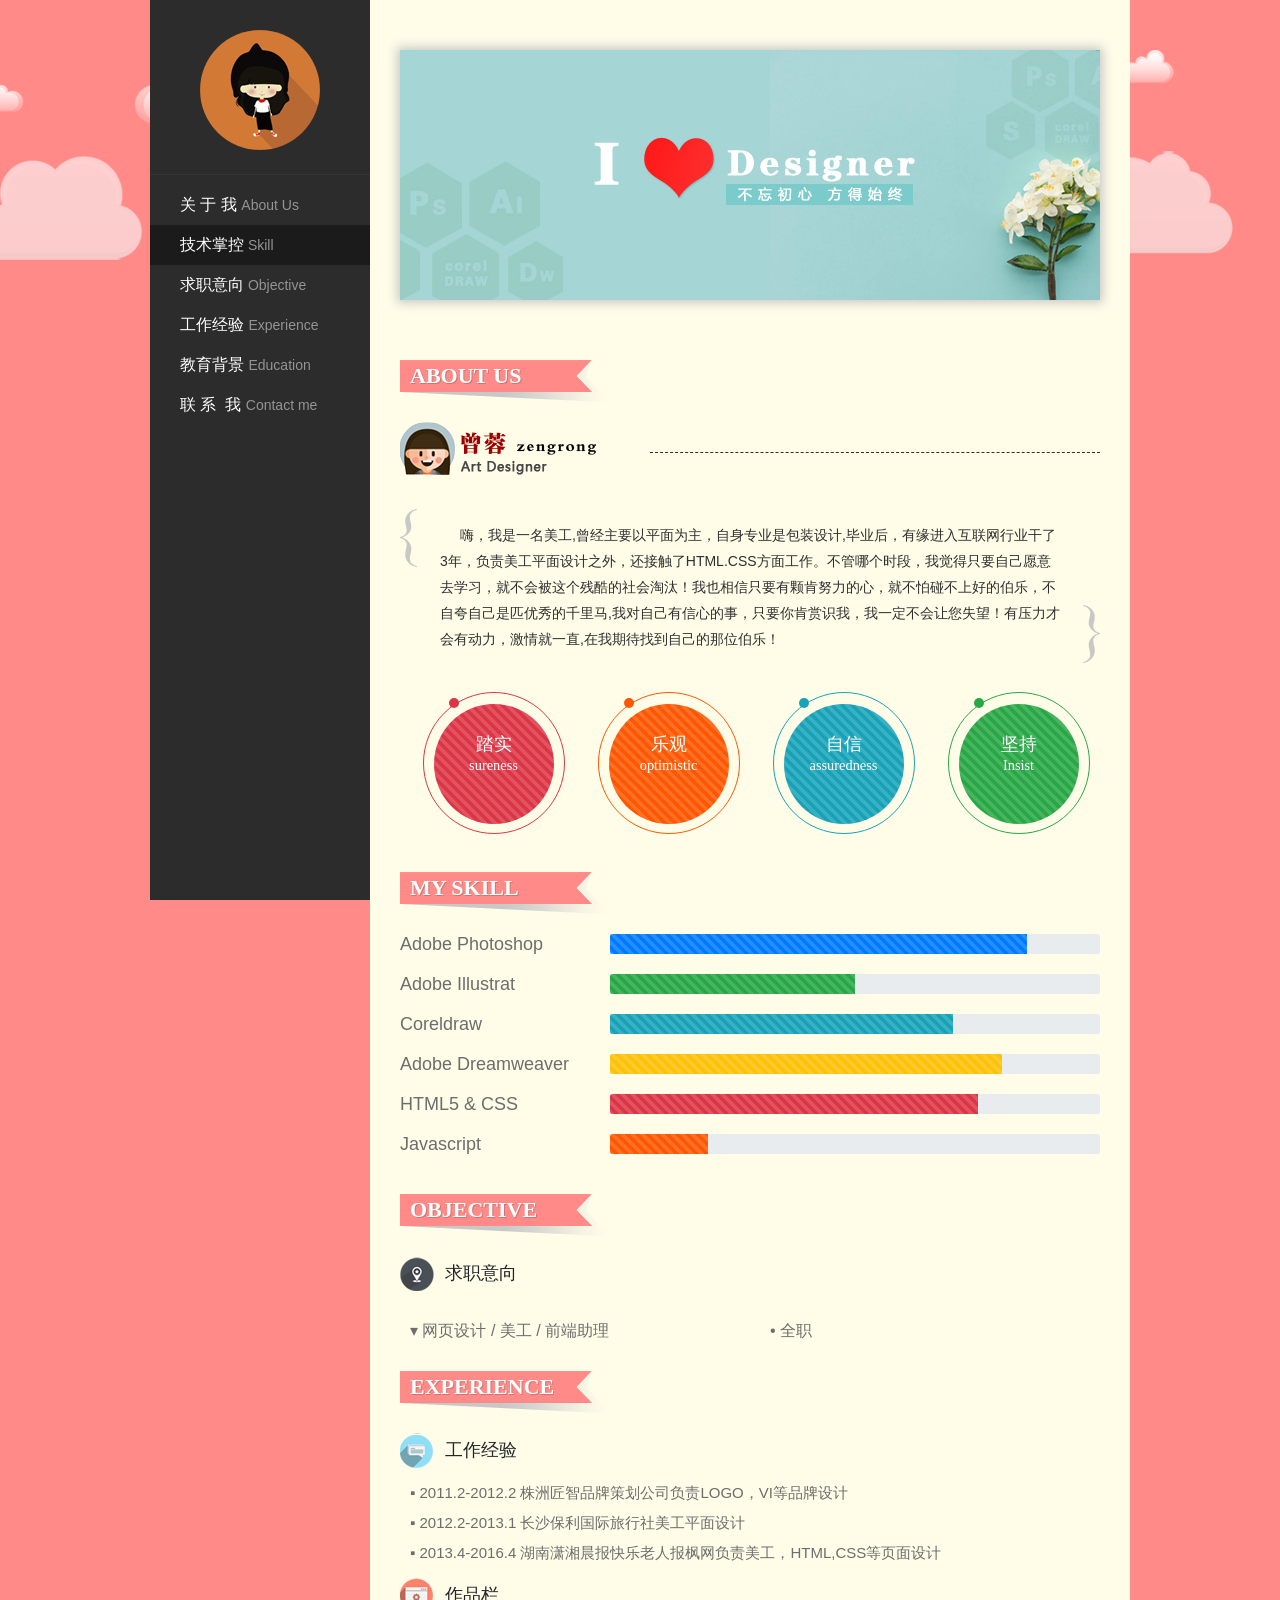
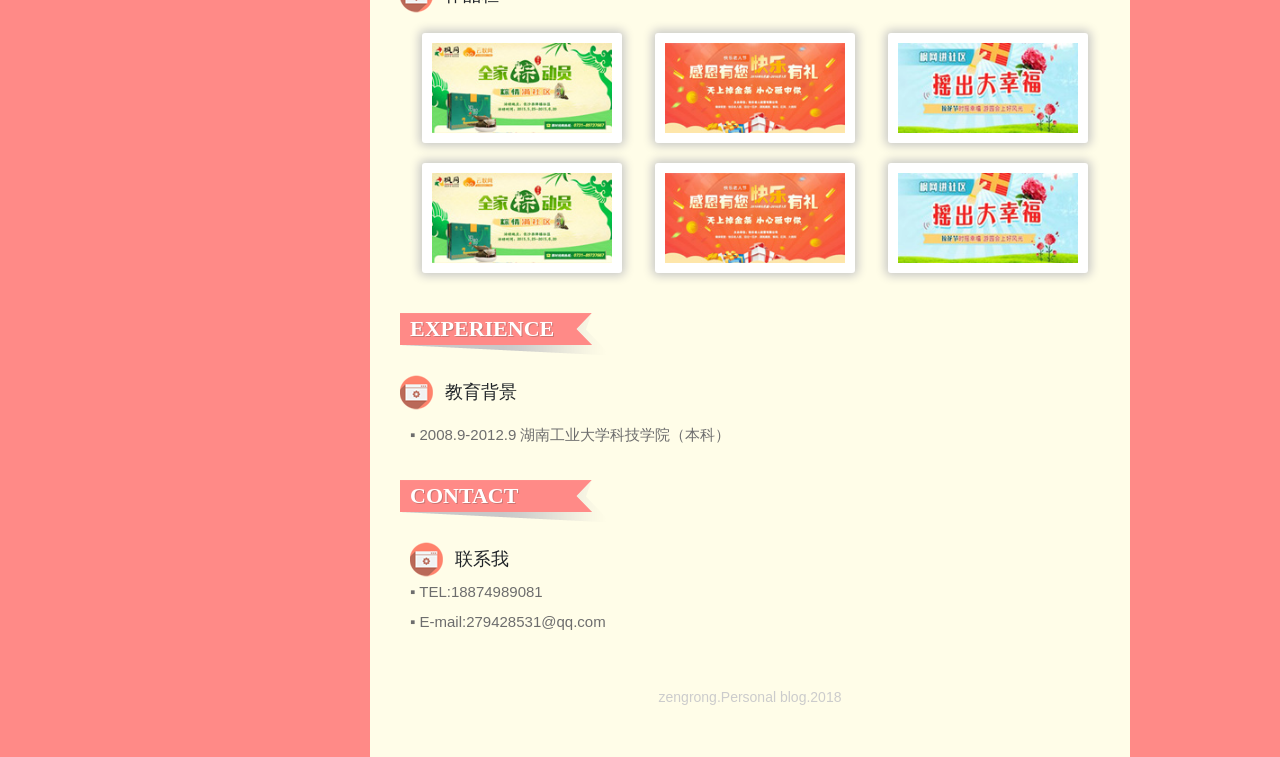
==== Downloads/zrhome/index.html @ 09551f86 "rename home.html to index.html" ====
<!doctype html>
<html><head>
<meta charset="utf-8">
<title>home</title>

  <meta http-equiv="X-UA-Compatible" content="IE=edge,chrome=1"> 
	<meta name="viewport" content="width=device-width, initial-scale=1.0,user-scalable=no">
  <link rel="stylesheet" href="bootstrap.min.css">
  <link rel="stylesheet" type="text/css" href="homecss.css">
  <link rel="stylesheet" type="text/css"  href="media-queries.css">
    
</head>

<body>
	 <!--大背景云朵特效 begin-->
			<div class="big-clouds">
					<div id="far-clouds" class="stage far-clouds"></div>
					<div id="near-clouds" class="stage near-clouds"></div>
			</div>
	  <!--大背景云朵特效 end-->
	<div id="wrap"> 
    <!-- wrapper -->
	  <div id="sidebar"> 
		<!-- the  sidebar --> 
		<!-- logo --> 
		<a href="#" id="logo"> <img src="images/logo.png" alt="" /></a> 
		<!-- navigation menu -->
		<ul id="navigation">
		  <li><a href="#about" class="active"> 关&nbsp;于&nbsp;我 <span>About Us</span></a></li>
		  <li><a href="#skill">技术掌控<span> Skill</span> </a></li>
		  <li><a href="#Objective">求职意向<span> Objective</span></a></li>
		  <li><a href="#experience">工作经验 <span>Experience</span> </a></li>
		  <li><a href="#education">教育背景 <span>Education</span> </a></li>
		  <li><a href="#Contact">联&nbsp;系&nbsp;&nbsp;我 <span> Contact me </span></a></li>
		</ul>
	  </div>
		  <div id="container" >
			<!-- page container about-->
				<div class="page" id="about"> 
					<!-- <div class="page_conent"></div> -->
          <img src="images/mainimg.jpg" class="page_conent">
              <div class="introduce"> 
						  <div class="abouttitle"><h4> About Us</h4></div>
						   <div class="namecs">
								<div class="fl namefl"></div>
								<div class="fr namefr"></div>
							</div>
						  <div class="clear"></div>
							<article>
									嗨，我是一名美工,曾经主要以平面为主，自身专业是包装设计,毕业后，有缘进入互联网行业干了3年，负责美工平面设计之外，还接触了HTML.CSS方面工作。不管哪个时段，我觉得只要自己愿意去学习，就不会被这个残酷的社会淘汰！我也相信只要有颗肯努力的心，就不怕碰不上好的伯乐，不自夸自己是匹优秀的千里马,我对自己有信心的事，只要你肯赏识我，我一定不会让您失望！有压力才会有动力，激情就一直,在我期待找到自己的那位伯乐！
							</article>
							 <!--特效-->
							 <div class="warper">
							   <!--第一个圈-->
								<div class="caseBlanche caseBlanche1">
								  <div class="rond">
									<div class="test"></div>
								  </div>
								  <div class="load progress-bar-striped">
									<p>踏实</p><small>sureness</small>
								  </div>
								</div>
							<!--第二个圈-->
								<div class="caseBlanche caseBlanche2">
								  <div class="rond">
									<div class="test"></div>
								  </div>
								  <div class="load progress-bar-striped">
									<p>乐观</p><small>optimistic</small>
								  </div>
								</div>
						 <!--第三个圈-->
								<div class="caseBlanche caseBlanche3">
								  <div class="rond">
									<div class="test"></div>
								  </div>
								  <div class="load progress-bar-striped">
									<p>自信</p><small>assuredness</small> 
								  </div>
								</div>
						<!--第四个圈-->
								<div class="caseBlanche caseBlanche4">
								  <div class="rond">
									<div class="test"></div>
								  </div>
								  <div class="load progress-bar-striped">
									<p>坚持</p><small>Insist</small>
								  </div>
								</div>
						  </div>
					   <!--特效结束-->
                  </div>
			  </div>
			 <div class="clear"></div>
			  <!--page container skill-->
			     <div class="page page_skill" id="skill">
				      <div class="skilltitle"><h4>MY skill </h4></div>
				         <ul class="liskill fl">
				             <li>
                        <p class="liskill-text fl">Adobe Photoshop</p>
                     		<div class="progress">
                      		<div class="progress-bar progress-bar-striped" role="progressbar" style="width: 85%" aria-valuenow="10" aria-valuemin="0" aria-valuemax="100"></div>
                      	</div>
                      </li>
                      <li>
                        <p class="liskill-text fl">Adobe Illustrat</p>
                     		<div class="progress">
                      		<div class="progress-bar progress-bar-striped bg-success" role="progressbar" style="width: 50%" aria-valuenow="10" aria-valuemin="0" aria-valuemax="100"></div>
                      	</div>
                      </li>
                      <li>
                        <p class="liskill-text fl">Coreldraw</p>
                     		<div class="progress">
                      		<div class="progress-bar progress-bar-striped bg-info" role="progressbar" style="width: 70%" aria-valuenow="10" aria-valuemin="0" aria-valuemax="100"></div>
                      	</div>
                      </li>
                      <li>
                        <p class="liskill-text fl">Adobe Dreamweaver</p>
                     		<div class="progress">
                      		<div class="progress-bar progress-bar-striped bg-warning" role="progressbar" style="width: 80%" aria-valuenow="10" aria-valuemin="0" aria-valuemax="100"></div>
                      	</div>
                      </li>
                      <li>
                        <p class="liskill-text fl">HTML5 & CSS</p>
                     		<div class="progress">
                      		<div class="progress-bar progress-bar-striped bg-danger" role="progressbar" style="width: 75%" aria-valuenow="10" aria-valuemin="0" aria-valuemax="100"></div>
                      	</div>
                      </li>
                      <li>
                        <p class="liskill-text fl">Javascript</p>
                     		<div class="progress">
                      		<div class="progress-bar progress-bar-striped bg-Orange" role="progressbar" style="width: 20%" aria-valuenow="10" aria-valuemin="0" aria-valuemax="100"></div>
                      	</div>
                      </li>
				           </ul>
				</div>
		  <!--page container skill END-->
        <div class="clear"></div>
         <!--page container Objective begin-->
         <div class="page page_Objective" id="Objective">
            <div class="Objtitle"><h4>Objective</h4></div>
            <div class="objspan title">
  						<h4>求职意向</h4>
  						<div class="spandiv"> 
  							<span class="fl jobs">▾ 网页设计 / 美工 / 前端助理</span>
  							<span class="full-time">• 全职</span>
  						</div>
		        </div>
          </div>
          <div class="clear"></div>
        <!--page container ep begin-->
         <div class="page page-ep mh" id="experience">
              <div class="ep"><h4>Experience</h4></div>
              <div class="epspan title">
						 <h4>工作经验</h4>
						 <div class="pdiv"> 
						     <p>▪ 2011.2-2012.2 株洲匠智品牌策划公司负责LOGO，VI等品牌设计</p>
							 <p>▪ 2012.2-2013.1 长沙保利国际旅行社美工平面设计</p>
							 <p>▪ 2013.4-2016.4 湖南潇湘晨报快乐老人报枫网负责美工，HTML,CSS等页面设计</p>
						 </div>
				 </div>
            <div class="zp title"> 
						 <h4>作品栏</h4>
						 <div class="zuopinhd"> 
					          <ul class="work-list">
					         	<li class="work-item">
					         		<img src="images/work1.jpg" data-src="images/work1.jpg" alt="">
					         	</li>
					         	<li class="work-item">
					         		<img src="images/work2.jpg" data-src="images/work1.jpg" alt="">
					         	</li>
					         	<li class="work-item">
					         		<img src="images/work3.jpg" data-src="images/work1.jpg" alt="">
					         	</li>
					         	<li class="work-item">
					         		<img src="images/work1.jpg" data-src="images/work1.jpg" alt="">
					         	</li>
					         	<li class="work-item">
					         		<img src="images/work2.jpg" data-src="images/work1.jpg" alt="">
					         	</li>
					         	<li class="work-item">
					         		<img src="images/work3.jpg" data-src="images/work1.jpg" alt="">
					         	</li>
					         </ul>
						 </div>
				 </div>
             </div>
         <!--page container ep end-->
        <div class="clear"></div>
         <!--page education ep begin-->
         <div class="page page-ex mh" id="education">
              <div class="ex"><h4>Experience</h4></div>
              <div class="exspan title"> 
						 <h4>教育背景</h4>
						 <div class="pdiv"> 
						     <p>▪ 2008.9-2012.9 湖南工业大学科技学院（本科）</p>
				 </div>
             </div>
         <!--page education ep begin-->
         <div class="clear"></div>
          <!--page education ep begin-->
         <div class="page page-Contact mh" id="Contact">
              <div class="ct"><h4>Contact</h4></div>
              <div class="ctdiv title"> 
						 <h4>联系我</h4>
						 <div class="pdiv"> 
						     <p>▪ TEL:18874989081</p>
						     <p>▪ E-mail:279428531@qq.com</p>
				 </div>
             </div>
         </div>
      <div class="clear"></div>
      <!--page education ep begin-->
      <footer>
           
            zengrong.Personal blog.2018
           
      </footer>
    </div>
    <!--	作品预览-->
	<div class="hide work-preview">
		<img src="" alt="" class="preview-img">
	</div>
	<!--云朵特效JS-->
    <script src="js/jquery-1.11.0.min.js"></script>
    <script src="js/smothScroll.js"></script>
	<script src="./js/clouds.js"></script>
    <script src="./js/app.js"></script>
    <script src="js/waypoints.js"></script>
    <script src="js/setup.js"></script>

</body>
</html>
---- Downloads/zrhome/homecss.css ----
body, p, div, h1, h2, h3, h4, h5, h6, table, tbody, tr, td, span, blockquote, a, abbr, address, cite, code, img, ul, ol, li, dl, dd, dt, form, label, fieldset, caption, input, textarea, button {
	border:0;
	outline:0;
	font-family: Microsoft YaHei , Arial,simsun, Sans-Serif ;
	font-size: 1.8rem;
	vertical-align:baseline;
	list-style:none;
	text-decoration:none;
	line-height:2.0rem;
	margin:0;
	padding:0;
}
html{ font-size:62.5%; }
body{background:#ff8a87}
*, ::after, ::before {
    box-sizing: content-box;
}
.clear{clear:both}
.fl{ float: left}
.fr{ float: right}
.hide {
  display: none;
}
.show {
  display: block;
}
div#wrap {
	width:980px;
	position:relative;
	margin:0 auto!important;
	height: 2000px; z-index: 100;
}
div#sidebar {
	width:220px;
	height:100%;
	float:left;
	background:#2c2c2c;
	border-right:1px solid #2e2f2f;
	position:fixed;
	
}
a#logo {
	text-align:center;
	display:block;
	border-bottom:1px solid #353535;
	width:100%;
	position:relative;
	z-index:999;
	margin:10px auto;
	padding: 20px 0 20px 0;
	
}
a#logo img{
  border-radius:50%;
}
#navigation {
	position:relative;
	width:220px;
	z-index:999
}
#navigation li {
	border:none;
	background:none;
	margin:0;
	padding:0;	
}
#navigation li a{color: #FFFFFF;
}
#navigation li span {
	  color: #949494;font-size: 1.4rem;
}

#navigation li a:link, #navigation li a:visited {
	text-decoration:none;
	width:auto; 
    font-family:"Microsoft YaHei", Arial;
	font-size: 1.6rem; 
    padding-left:30px !important;
	display:block;
	transition:all 200ms;
	-webkit-transition:all 200ms;
	-moz-transition:all 200ms;
	-o-transition:all 200ms;
	padding:10px 0px ;	
}
#navigation li a:hover, #navigation li a.active {
	background:#1b1b1b;
	color:#FFF; 	
}
div#container {
	width:700px;
	float:right;
	padding: 0 30px;
	position:relative;
	background:#fffde8;    
}
div.page {
    padding-top: 20px;
}

.abouttitle, .skilltitle, .Objtitle ,.ep,.ex,.ct{
    height:42px;
	  background: url(images/bjimg.png) no-repeat;
	  margin-bottom: 20px; 
	  color: #FFFFFF
}
.abouttitle h4, .skilltitle h4, .Objtitle h4 ,.ep h4,.ex h4 ,.ct h4{
	  line-height: 32px;
	  font-size: 2.2rem;
	  padding-left: 10px;
	  font-family: 'OstrichSansBlack';
	  text-shadow:1px 1px 0px #cb7673;
	  text-transform: uppercase;
	  font-weight:bold;
}
.page_conent{
   width: 100%;
   margin: 30px auto;
   display: block;
   -webkit-box-shadow: 0 0 10px 3px #c9c9c7;
   -moz-box-shadow:0 0 10px 3px #c9c9c7;
   box-shadow: 0 0 10px 3px  #c9c9c7;
}
div.introduce {
	margin:0 auto;
	padding-top: 30px
	;font-size: 1.4rem; 
}
div article  { 
	color: #2e2f2f ;
	text-indent:2.0rem;
	padding:40px ;
	line-height: 26px; 
	background: url(images/bjimg.png) no-repeat;
	background-position: 0px -114px;
}
div .namecs .namefl{ 
	background-image: url(images/bjimg.png);
	background-position: 0px -58px;
	width: 207px;
	height: 60px;
}
div .namecs .namefr{
	border-bottom :1px dashed  #2e2f2f ; 
	width:450px;
	height: 30px;
}
.warper {
  display: flex;
  justify-content: space-around;
  flex-wrap: wrap;
  overflow: hidden;
}
/****CSS3 radius实现圆形动画特效****/
.caseBlanche {
    height:160px;
    width:160px;
	position: relative;
	float: left;
}
.caseBlanche .load {
  color:#fff;
  font-family:calibri;               
  text-align:center;
  position:absolute;
  top :12px;
  left :26px;
  height:120px;
  width:120px;
  border-radius:60px;
}
.caseBlanche .test {
  height:10px;
  width:10px;
  position:absolute;
  border-radius:50%;
  top:0;
  left:20px;
  margin:5px;
}
.caseBlanche .rond {
  height:140px;
  width:140px;
  border-radius:50%;
  position:absolute;
  top:0;
  left:15px;
  animation:rond 3s infinite;
  -webkit-animation:rond 3s infinite;
}
.caseBlanche .load p {
  padding-top: 10px;
  font-size: 1.8rem;
  margin-top: 20px;
}
/****CSS3 第一圈****/
.caseBlanche1 .load {
  background-color:#dc3545
}
.caseBlanche1 .test {
  background-color:#dc3545;
}
.caseBlanche1 .rond {
  border:1px solid #dc3545; 
}

@keyframes rond {
  0% {transform : rotate(0deg);}
  100% {transform : rotate(360deg);}
}

@-webkit-keyframes rond {
  0%{-webkit-transform : rotate(0deg);}
  100%{-webkit-transform : rotate(360deg);}
}

/****CSS3 第二圈****/

.caseBlanche2 .load {
  background-color:#FF5700
  
}
                                                                            
.caseBlanche2 .test{
  background-color:#FF5700;
}

.caseBlanche2 .rond {
  border:1px solid #FF5700;
}

/****CSS3 第三圈****/
.caseBlanche3 .load {
  background-color:#17a2b8
}
                                                                            
.caseBlanche3 .test{
  background-color:#17a2b8;
}

.caseBlanche3 .rond {
  border:1px solid #17a2b8;
}

/****CSS3 第四圈****/

.caseBlanche4 .load {
  background-color:#28a745;
  
}
                                                                            
.caseBlanche4 .test{
  background-color:#28a745;
}

.caseBlanche4 .rond {
  border:1px solid #28a745;
}


/****云朵特效CSS****/
body .big-clouds{
	z-index:0; 
}
body .big-clouds img {
	max-width: 100%;
	height: auto;
}
body .big-clouds .stage {
    top: 0;
    left: 0;
    width: 100%;
    height: 100%;
    position: absolute;
    overflow: hidden;
    z-index: 0;
}
body .big-clouds .far-clouds {
    background: transparent url(images/far-clouds.png)305px 50px repeat-x;
}
body .big-clouds .near-clouds {
    background: transparent url( images/near-clouds.png)305px 150px repeat-x;
}
/****云朵特效CSS****/
.liskill{
	width: 100%;
}
.liskill li{
	width: 100%;
	line-height:50px;
	color:#6d6d6d;
	margin-bottom: 20px;
}
.liskill .liskill-text {
  display: inline-block;
  width: 30%;
}
.liskill .progress {
	width: 70%;
	height: 20px;
}

.skillfr{ 
   width: 400px;
 }
.bg-Orange{
     background-color: #FF5700 !important;
}
.title h4 {
  padding-left:45px; 
  background: url(images/bjimg.png) no-repeat;
  height: 35px;
  line-height: 35px;
}
.objspan .spandiv {
  margin-top: 20px;
}
.objspan span{
  color: #6d6d6d;
	font-size: 1.6rem;
	line-height: 40px;
	margin-left: 10px;
}
.objspan .jobs, .objspan .full-time {
  width: 50%;
}
.objspan h4{
		background-position: 0px -340px;
}
.epspan h4{
		background-position: 0px -375px;
}
.exspan h4{
		background-position: 0px -410px;
}
.zp h4{
		background-position: 0px -410px;
}
.ctdiv h4{
		background-position: 0px -410px;
}
.zp .work-list {
  margin-top: 20px;
  display: flex;
  justify-content: space-around;
  flex-wrap: wrap;
}
.zp .work-item {
  width: 180px;
  cursor: pointer;
  margin-bottom: 20px;
  margin-right: 10px;
}
.zp .work-item img {
  width: 180px;
  display: block;
  background-color: #FFF;
  border-radius: 3px;
  padding: 10px;
  -webkit-box-shadow: 0 0 10px 3px #c9c9c7;  
  -moz-box-shadow:0 0 10px 3px #c9c9c7;  
  box-shadow: 0 0 10px 3px  #c9c9c7; 
  
}
.work-preview {
  width: 100%;
  position: fixed;
  left: 0;
  top: 50%;
/*  cursor: pointer;*/
}
.preview-img {
	  display: block;
	  height: 400px;
	  margin: -200px auto 0;
}
.w50{
	width:30%;
}
.epspan{ 
	margin-top: 20px;
}
.epspan .pdiv,.exspan .pdiv,.ctdiv { 
	margin: 10px;
}
.epspan .pdiv p, .exspan .pdiv p,.ctdiv p{ 
	color: #6d6d6d;
	font-size: 1.5rem;
	line-height: 30px; 
}
footer{  
	margin:50px 0px; 
	text-align: center; 
	display: block;
	color: #ccc;
	font-size: 1.4rem;
}
---- Downloads/zrhome/media-queries.css ----
@media screen and (max-width: 970px) {
	#horizontal-ad
	{
		display:none;
	}
	#vertical-ad
	{
		display:block;
	}

	div article  {
		background: none;
	}

	.liskill .liskill-text {
	  width: 100%;
	  margin-bottom: 10px;
	  font-size: 16px;
	}
	.liskill .progress {
		width: 100%;
	}

	div#wrap {
		width:100%;
	}
	a#logo {
	    margin: 0 auto;
	}
	div#sidebar {
		position: static;
		width:100%;
		height: auto;
		float: none;
	}
	#sidebar #navigation {
	    width: 100%;
		text-align: center;
	}
	
	div#container {
	    width: 100%;
		box-sizing: border-box;
	}
}

@media screen and (max-width: 768px) {
	.objspan .jobs, .objspan .full-time {
	  width: 100%;
	}
}
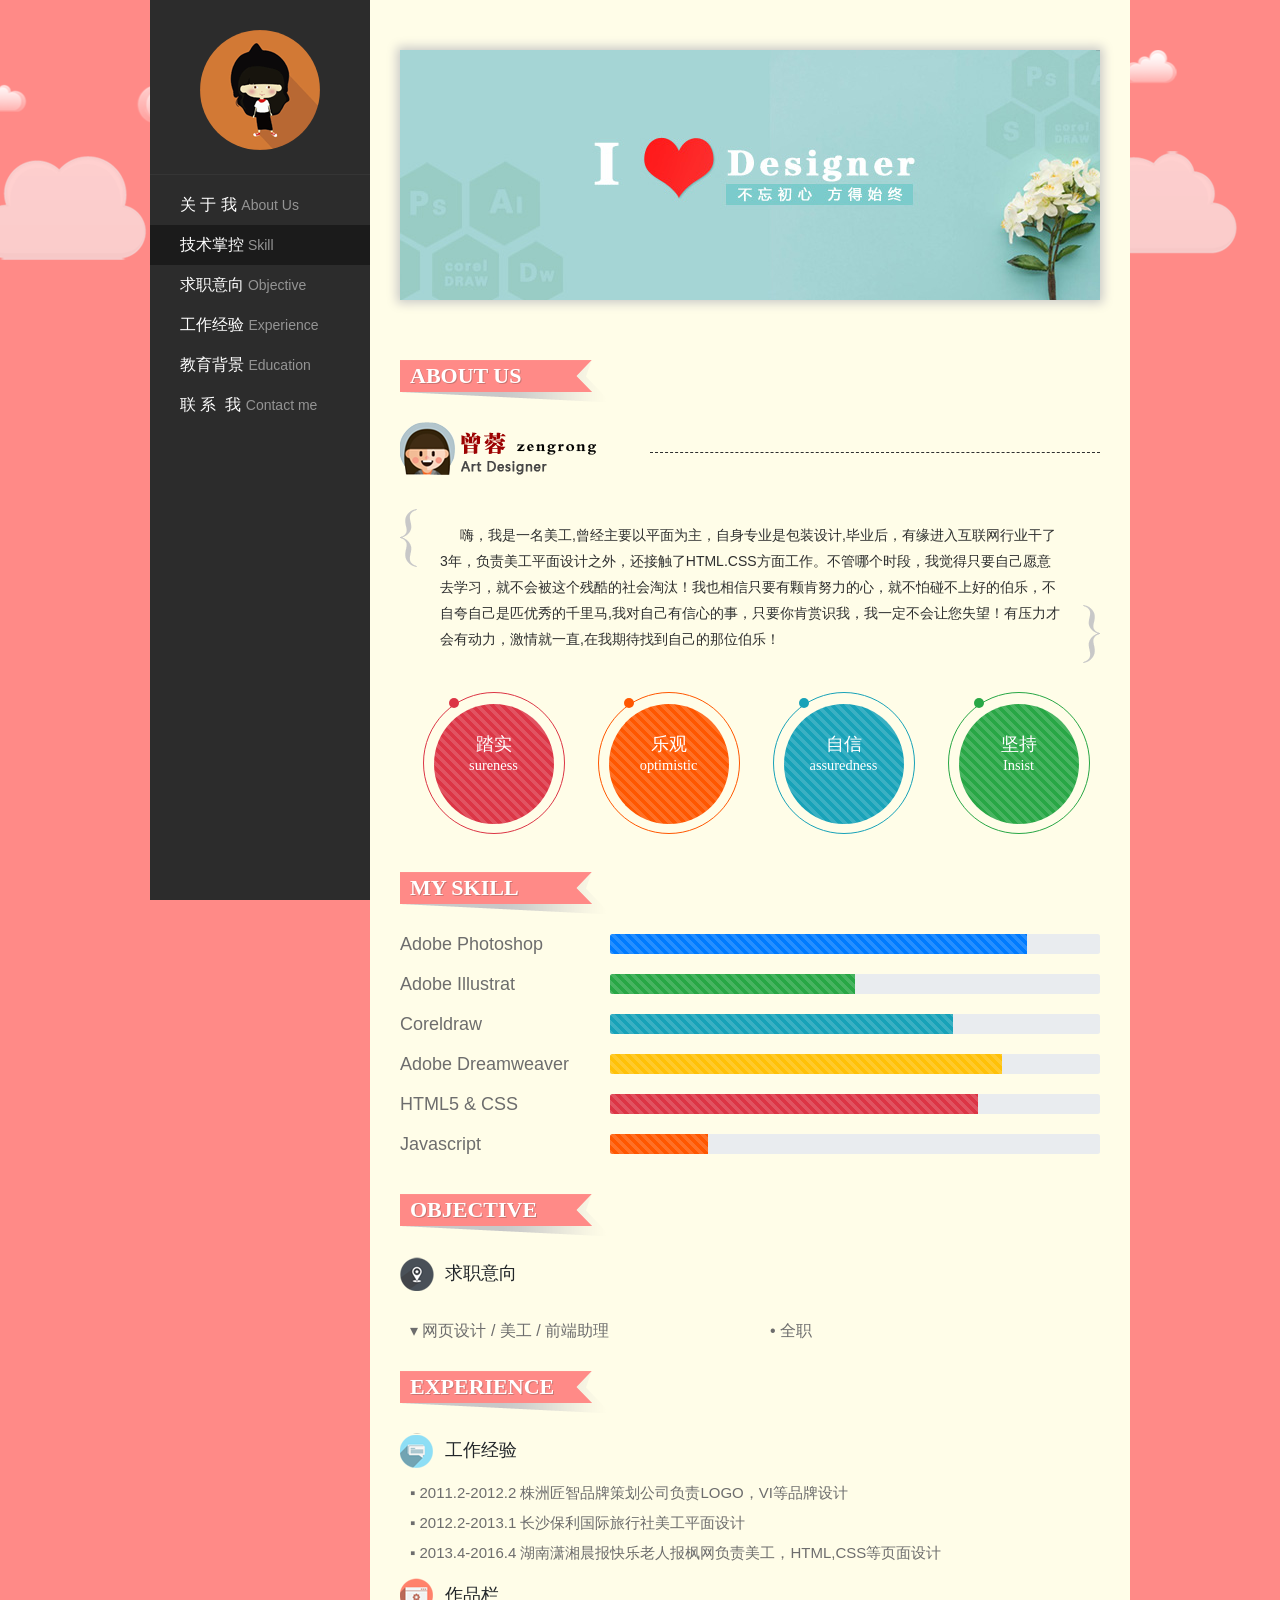
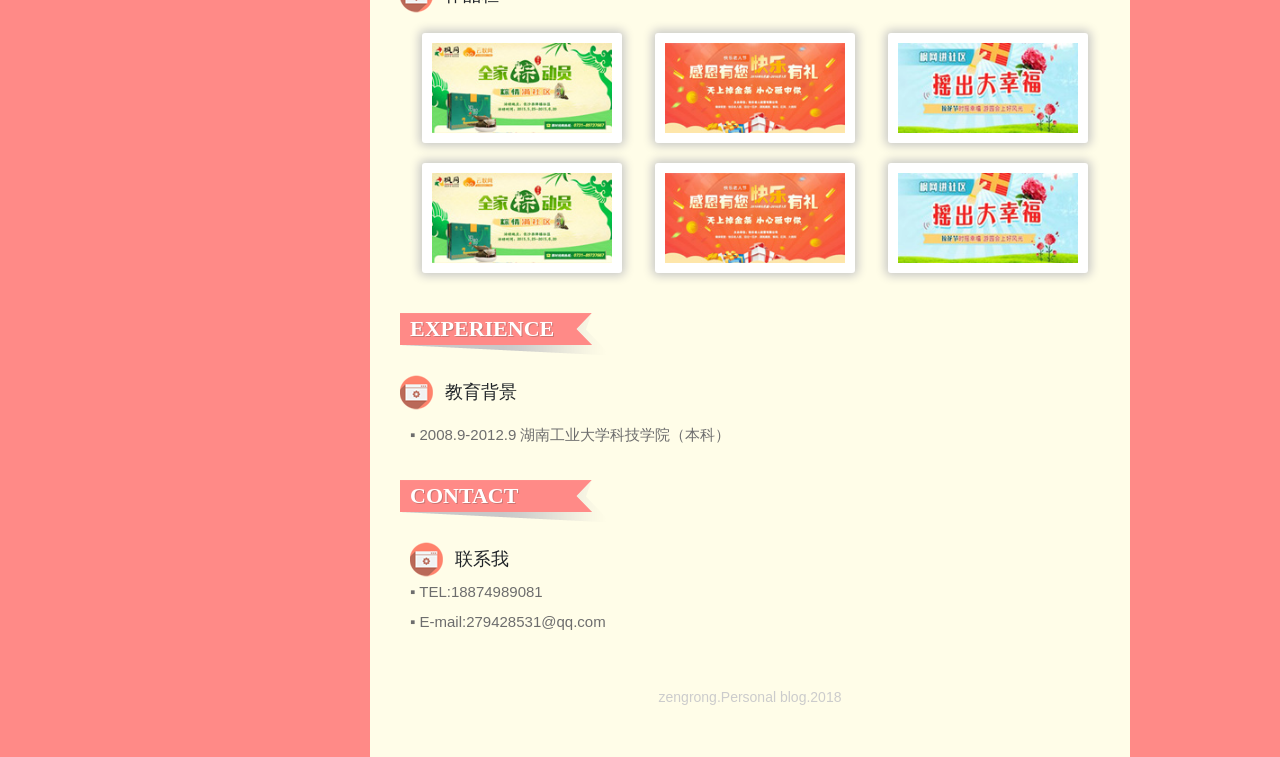
==== commit edcea533: "preview beauty" ====
--- a/Downloads/zrhome/index.html
+++ b/Downloads/zrhome/index.html
@@ -167,19 +167,19 @@
 					         		<img src="images/work1.jpg" data-src="images/work1.jpg" alt="">
 					         	</li>
 					         	<li class="work-item">
-					         		<img src="images/work2.jpg" data-src="images/work1.jpg" alt="">
-					         	</li>
-					         	<li class="work-item">
-					         		<img src="images/work3.jpg" data-src="images/work1.jpg" alt="">
+					         		<img src="images/work2.jpg" data-src="images/work2.jpg" alt="">
+					         	</li>
+					         	<li class="work-item">
+					         		<img src="images/work3.jpg" data-src="images/work3.jpg" alt="">
 					         	</li>
 					         	<li class="work-item">
 					         		<img src="images/work1.jpg" data-src="images/work1.jpg" alt="">
 					         	</li>
 					         	<li class="work-item">
-					         		<img src="images/work2.jpg" data-src="images/work1.jpg" alt="">
-					         	</li>
-					         	<li class="work-item">
-					         		<img src="images/work3.jpg" data-src="images/work1.jpg" alt="">
+					         		<img src="images/work2.jpg" data-src="images/work2.jpg" alt="">
+					         	</li>
+					         	<li class="work-item">
+					         		<img src="images/work3.jpg" data-src="images/work3.jpg" alt="">
 					         	</li>
 					         </ul>
 						 </div>
@@ -224,7 +224,7 @@
 	<!--云朵特效JS-->
     <script src="js/jquery-1.11.0.min.js"></script>
     <script src="js/smothScroll.js"></script>
-	<script src="./js/clouds.js"></script>
+	  <script src="./js/clouds.js"></script>
     <script src="./js/app.js"></script>
     <script src="js/waypoints.js"></script>
     <script src="js/setup.js"></script>
--- a/Downloads/zrhome/homecss.css
+++ b/Downloads/zrhome/homecss.css
@@ -366,13 +366,16 @@
   width: 100%;
   position: fixed;
   left: 0;
-  top: 50%;
-/*  cursor: pointer;*/
+  top: 0;
 }
 .preview-img {
-	  display: block;
-	  height: 400px;
-	  margin: -200px auto 0;
+  display: block;
+  width: 80%;
+  margin: 150px auto;
+  padding: 20px;
+  border: 1px solid #CCC;
+  border-radius: 5px;
+  background-color: #FFF;
 }
 .w50{
 	width:30%;
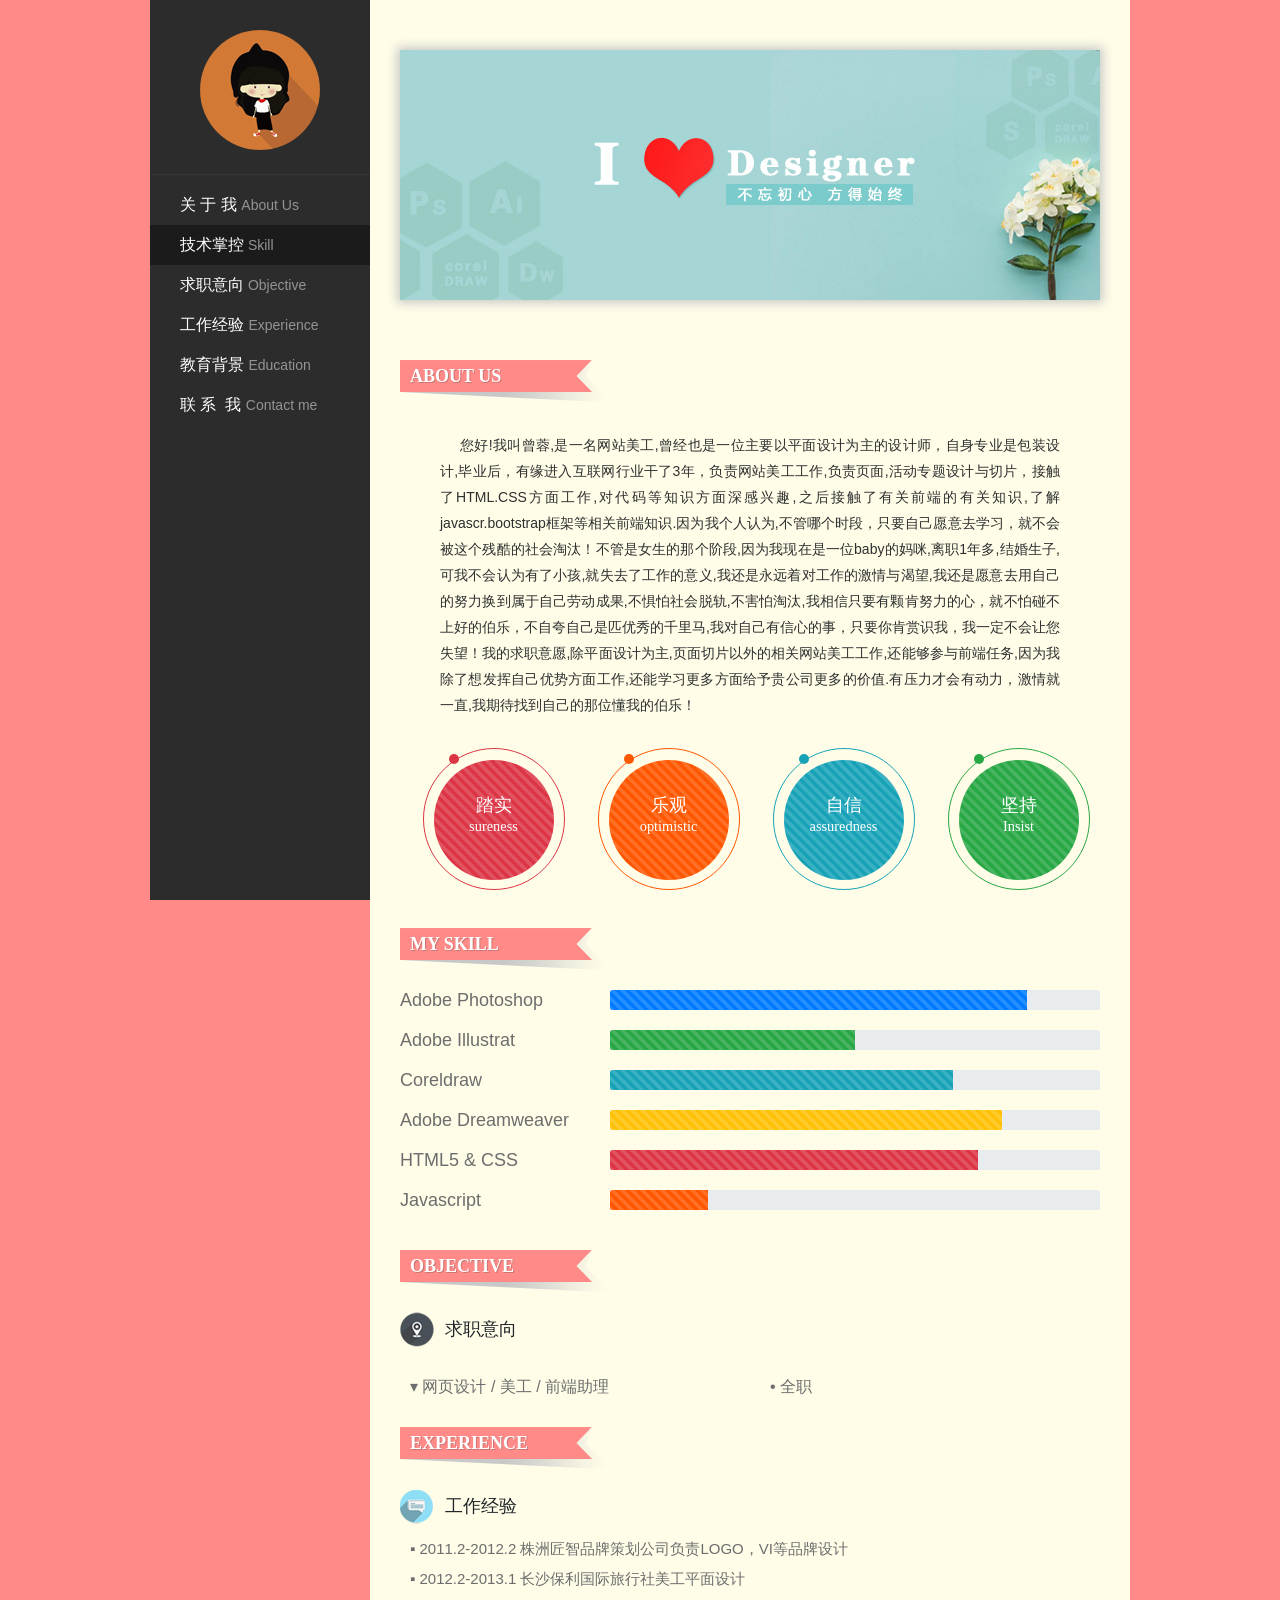
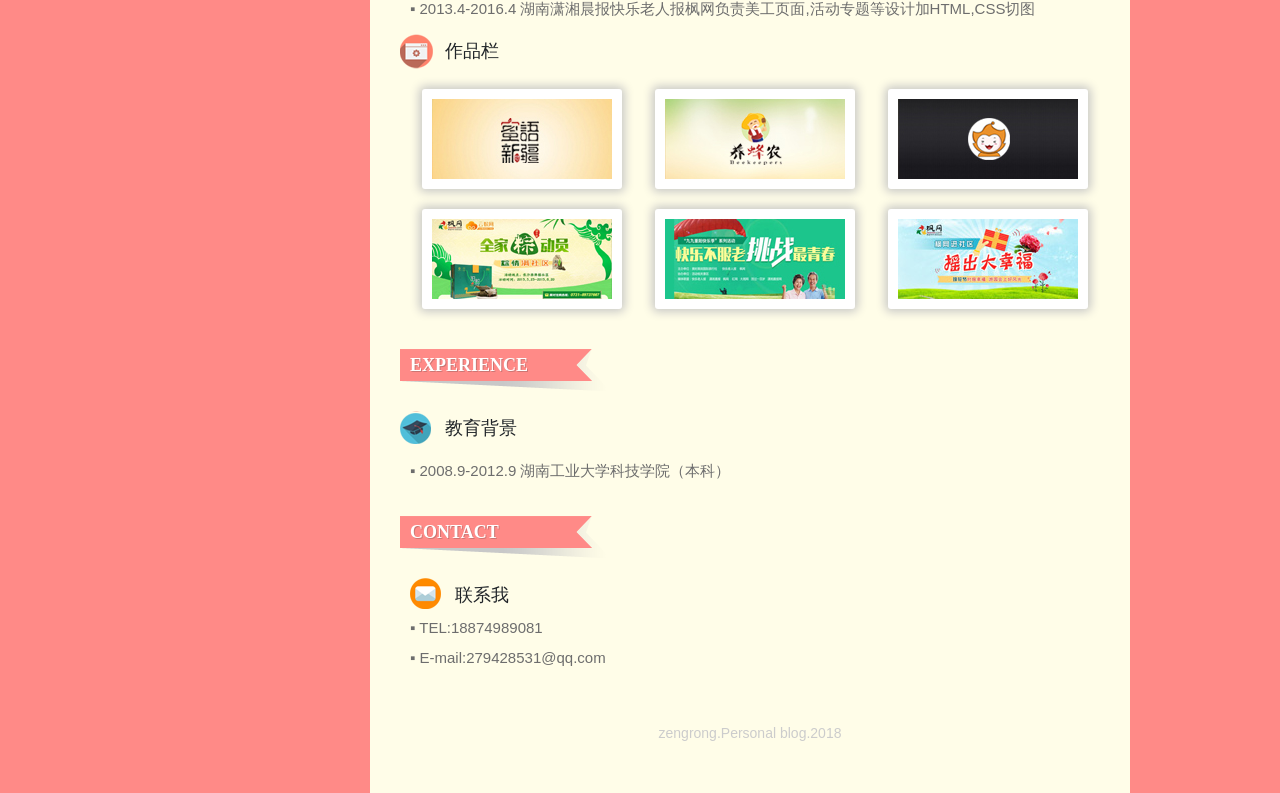
==== commit 9065b011: "修改部分代码" ====
--- a/Downloads/zrhome/index.html
+++ b/Downloads/zrhome/index.html
@@ -4,7 +4,7 @@
 <title>home</title>
 
   <meta http-equiv="X-UA-Compatible" content="IE=edge,chrome=1"> 
-	<meta name="viewport" content="width=device-width, initial-scale=1.0,user-scalable=no">
+  <meta name="viewport" content="width=device-width, initial-scale=1.0,user-scalable=no">
   <link rel="stylesheet" href="bootstrap.min.css">
   <link rel="stylesheet" type="text/css" href="homecss.css">
   <link rel="stylesheet" type="text/css"  href="media-queries.css">
@@ -13,10 +13,12 @@
 
 <body>
 	 <!--大背景云朵特效 begin-->
+<!--
 			<div class="big-clouds">
 					<div id="far-clouds" class="stage far-clouds"></div>
 					<div id="near-clouds" class="stage near-clouds"></div>
 			</div>
+-->
 	  <!--大背景云朵特效 end-->
 	<div id="wrap"> 
     <!-- wrapper -->
@@ -38,58 +40,59 @@
 			<!-- page container about-->
 				<div class="page" id="about"> 
 					<!-- <div class="page_conent"></div> -->
-          <img src="images/mainimg.jpg" class="page_conent">
-              <div class="introduce"> 
-						  <div class="abouttitle"><h4> About Us</h4></div>
-						   <div class="namecs">
-								<div class="fl namefl"></div>
-								<div class="fr namefr"></div>
-							</div>
-						  <div class="clear"></div>
-							<article>
-									嗨，我是一名美工,曾经主要以平面为主，自身专业是包装设计,毕业后，有缘进入互联网行业干了3年，负责美工平面设计之外，还接触了HTML.CSS方面工作。不管哪个时段，我觉得只要自己愿意去学习，就不会被这个残酷的社会淘汰！我也相信只要有颗肯努力的心，就不怕碰不上好的伯乐，不自夸自己是匹优秀的千里马,我对自己有信心的事，只要你肯赏识我，我一定不会让您失望！有压力才会有动力，激情就一直,在我期待找到自己的那位伯乐！
-							</article>
-							 <!--特效-->
-							 <div class="warper">
-							   <!--第一个圈-->
-								<div class="caseBlanche caseBlanche1">
-								  <div class="rond">
-									<div class="test"></div>
-								  </div>
-								  <div class="load progress-bar-striped">
-									<p>踏实</p><small>sureness</small>
-								  </div>
-								</div>
-							<!--第二个圈-->
-								<div class="caseBlanche caseBlanche2">
-								  <div class="rond">
-									<div class="test"></div>
-								  </div>
-								  <div class="load progress-bar-striped">
-									<p>乐观</p><small>optimistic</small>
-								  </div>
-								</div>
-						 <!--第三个圈-->
-								<div class="caseBlanche caseBlanche3">
-								  <div class="rond">
-									<div class="test"></div>
-								  </div>
-								  <div class="load progress-bar-striped">
-									<p>自信</p><small>assuredness</small> 
-								  </div>
-								</div>
-						<!--第四个圈-->
-								<div class="caseBlanche caseBlanche4">
-								  <div class="rond">
-									<div class="test"></div>
-								  </div>
-								  <div class="load progress-bar-striped">
-									<p>坚持</p><small>Insist</small>
-								  </div>
-								</div>
-						  </div>
-					   <!--特效结束-->
-                  </div>
+                      <img src="images/mainimg.jpg" class="page_conent">
+						  <div class="introduce"> 
+									  <div class="abouttitle"><h4> About Us</h4></div>
+			<!--
+									   <div class="namecs">
+											<div class="fl namefl"></div>
+											<div class="fr namefr"></div>
+										</div>
+			-->                     <div class="clear"></div>
+										<article>
+												您好!我叫曾蓉,是一名网站美工,曾经也是一位主要以平面设计为主的设计师，自身专业是包装设计,毕业后，有缘进入互联网行业干了3年，负责网站美工工作,负责页面,活动专题设计与切片，接触了HTML.CSS方面工作,对代码等知识方面深感兴趣,之后接触了有关前端的有关知识,了解javascr.bootstrap框架等相关前端知识.因为我个人认为,不管哪个时段，只要自己愿意去学习，就不会被这个残酷的社会淘汰！不管是女生的那个阶段,因为我现在是一位baby的妈咪,离职1年多,结婚生子,可我不会认为有了小孩,就失去了工作的意义,我还是永远着对工作的激情与渴望,我还是愿意去用自己的努力换到属于自己劳动成果,不惧怕社会脱轨,不害怕淘汰,我相信只要有颗肯努力的心，就不怕碰不上好的伯乐，不自夸自己是匹优秀的千里马,我对自己有信心的事，只要你肯赏识我，我一定不会让您失望！我的求职意愿,除平面设计为主,页面切片以外的相关网站美工工作,还能够参与前端任务,因为我除了想发挥自己优势方面工作,还能学习更多方面给予贵公司更多的价值.有压力才会有动力，激情就一直,我期待找到自己的那位懂我的伯乐！
+										</article>
+										 <!--特效-->
+										 <div class="warper">
+										   <!--第一个圈-->
+											<div class="caseBlanche caseBlanche1">
+											  <div class="rond">
+												<div class="test"></div>
+											  </div>
+											  <div class="load progress-bar-striped">
+												<p>踏实</p><small>sureness</small>
+											  </div>
+											</div>
+										<!--第二个圈-->
+											<div class="caseBlanche caseBlanche2">
+											  <div class="rond">
+												<div class="test"></div>
+											  </div>
+											  <div class="load progress-bar-striped">
+												<p>乐观</p><small>optimistic</small>
+											  </div>
+											</div>
+									 <!--第三个圈-->
+											<div class="caseBlanche caseBlanche3">
+											  <div class="rond">
+												<div class="test"></div>
+											  </div>
+											  <div class="load progress-bar-striped">
+												<p>自信</p><small>assuredness</small> 
+											  </div>
+											</div>
+									<!--第四个圈-->
+											<div class="caseBlanche caseBlanche4">
+											  <div class="rond">
+												<div class="test"></div>
+											  </div>
+											  <div class="load progress-bar-striped">
+												<p>坚持</p><small>Insist</small>
+											  </div>
+											</div>
+									  </div>
+								   <!--特效结束-->
+							  </div>
 			  </div>
 			 <div class="clear"></div>
 			  <!--page container skill-->
@@ -156,34 +159,38 @@
 						 <div class="pdiv"> 
 						     <p>▪ 2011.2-2012.2 株洲匠智品牌策划公司负责LOGO，VI等品牌设计</p>
 							 <p>▪ 2012.2-2013.1 长沙保利国际旅行社美工平面设计</p>
-							 <p>▪ 2013.4-2016.4 湖南潇湘晨报快乐老人报枫网负责美工，HTML,CSS等页面设计</p>
+							 <p>▪ 2013.4-2016.4 湖南潇湘晨报快乐老人报枫网负责美工页面,活动专题等设计加HTML,CSS切图</p>
 						 </div>
 				 </div>
-            <div class="zp title"> 
-						 <h4>作品栏</h4>
-						 <div class="zuopinhd"> 
-					          <ul class="work-list">
-					         	<li class="work-item">
-					         		<img src="images/work1.jpg" data-src="images/work1.jpg" alt="">
-					         	</li>
-					         	<li class="work-item">
-					         		<img src="images/work2.jpg" data-src="images/work2.jpg" alt="">
-					         	</li>
-					         	<li class="work-item">
-					         		<img src="images/work3.jpg" data-src="images/work3.jpg" alt="">
-					         	</li>
-					         	<li class="work-item">
-					         		<img src="images/work1.jpg" data-src="images/work1.jpg" alt="">
-					         	</li>
-					         	<li class="work-item">
-					         		<img src="images/work2.jpg" data-src="images/work2.jpg" alt="">
-					         	</li>
-					         	<li class="work-item">
-					         		<img src="images/work3.jpg" data-src="images/work3.jpg" alt="">
-					         	</li>
-					         </ul>
-						 </div>
-				 </div>
+						<div class="zp title"> 
+									 <h4>作品栏</h4>
+									 <div class="zuopinhd"> 
+										  <ul class="work-list">
+											<li class="work-item">
+												<img src="images/work1.jpg" data-src="images/work01.jpg" alt="">
+											</li>
+											<li class="work-item">
+												<img src="images/work2.jpg" data-src="images/work02.jpg" alt="">
+											</li>
+											<li class="work-item">
+												<img src="images/work3.jpg" data-src="images/work03.jpg" alt="">
+											</li>
+											<li class="work-item">
+												<img src="images/work4.jpg" data-src="images/work04.jpg" alt="">
+											</li>
+											<li class="work-item">
+												<img src="images/work5.jpg" data-src="images/work05.jpg" alt=""
+											</li>
+											<li class="work-item">
+												<img src="images/work6.jpg" data-src="images/work06.jpg" alt="">
+											</li>
+										 </ul>
+									 </div>
+									 <!--	作品预览-->
+										<div class="hide work-preview">
+											<img src="" alt="" class="preview-img">
+										</div>
+							 </div>
              </div>
          <!--page container ep end-->
         <div class="clear"></div>
@@ -211,20 +218,17 @@
          </div>
       <div class="clear"></div>
       <!--page education ep begin-->
-      <footer>
-           
-            zengrong.Personal blog.2018
-           
-      </footer>
-    </div>
-    <!--	作品预览-->
-	<div class="hide work-preview">
-		<img src="" alt="" class="preview-img">
-	</div>
+		    <footer>
+                 zengrong.Personal blog.2018
+            </footer>
+		 </div>
+	   </div>
+	 </div>
+    
 	<!--云朵特效JS-->
     <script src="js/jquery-1.11.0.min.js"></script>
     <script src="js/smothScroll.js"></script>
-	  <script src="./js/clouds.js"></script>
+    <script src="./js/clouds.js"></script>
     <script src="./js/app.js"></script>
     <script src="js/waypoints.js"></script>
     <script src="js/setup.js"></script>
--- a/Downloads/zrhome/homecss.css
+++ b/Downloads/zrhome/homecss.css
@@ -11,7 +11,7 @@
 	padding:0;
 }
 html{ font-size:62.5%; }
-body{background:#ff8a87}
+body{background:#ff8a87;}
 *, ::after, ::before {
     box-sizing: content-box;
 }
@@ -28,7 +28,7 @@
 	width:980px;
 	position:relative;
 	margin:0 auto!important;
-	height: 2000px; z-index: 100;
+/*	height: 2000px; z-index: 100;*/
 }
 div#sidebar {
 	width:220px;
@@ -106,7 +106,7 @@
 }
 .abouttitle h4, .skilltitle h4, .Objtitle h4 ,.ep h4,.ex h4 ,.ct h4{
 	  line-height: 32px;
-	  font-size: 2.2rem;
+	  font-size: 1.8rem;
 	  padding-left: 10px;
 	  font-family: 'OstrichSansBlack';
 	  text-shadow:1px 1px 0px #cb7673;
@@ -121,26 +121,27 @@
    -moz-box-shadow:0 0 10px 3px #c9c9c7;
    box-shadow: 0 0 10px 3px  #c9c9c7;
 }
-div.introduce {
+.introduce {
 	margin:0 auto;
 	padding-top: 30px
 	;font-size: 1.4rem; 
 }
-div article  { 
+ article  { 
 	color: #2e2f2f ;
 	text-indent:2.0rem;
-	padding:40px ;
+	padding:10px 40px;
 	line-height: 26px; 
-	background: url(images/bjimg.png) no-repeat;
+/*	background: url(images/bjimg.png) no-repeat;*/
 	background-position: 0px -114px;
-}
-div .namecs .namefl{ 
+	text-align: justify;
+}
+ .namecs .namefl{ 
 	background-image: url(images/bjimg.png);
 	background-position: 0px -58px;
 	width: 207px;
 	height: 60px;
 }
-div .namecs .namefr{
+ .namecs .namefr{
 	border-bottom :1px dashed  #2e2f2f ; 
 	width:450px;
 	height: 30px;
@@ -150,6 +151,7 @@
   justify-content: space-around;
   flex-wrap: wrap;
   overflow: hidden;
+  margin-top: 20px;
 }
 /****CSS3 radius实现圆形动画特效****/
 .caseBlanche {
@@ -166,6 +168,7 @@
   top :12px;
   left :26px;
   height:120px;
+  
   width:120px;
   border-radius:60px;
 }
@@ -189,7 +192,7 @@
   -webkit-animation:rond 3s infinite;
 }
 .caseBlanche .load p {
-  padding-top: 10px;
+  padding-top: 15px;
   font-size: 1.8rem;
   margin-top: 20px;
 }
@@ -325,19 +328,21 @@
   width: 50%;
 }
 .objspan h4{
-		background-position: 0px -340px;
+		background-position: 0px -63px;
 }
 .epspan h4{
-		background-position: 0px -375px;
+		background-position: 0px -98px;
+		
+}
+.zp h4{
+		background-position: 0px -132px;
 }
 .exspan h4{
-		background-position: 0px -410px;
-}
-.zp h4{
-		background-position: 0px -410px;
-}
+		background-position: 0px -166px;
+}
+
 .ctdiv h4{
-		background-position: 0px -410px;
+		background-position: 0px -201px;
 }
 .zp .work-list {
   margin-top: 20px;
@@ -363,15 +368,13 @@
   
 }
 .work-preview {
-  width: 100%;
   position: fixed;
-  left: 0;
-  top: 0;
+  top: 50%; left: 50%;
+  transform: translate(-50%, -50%);
+  text-align: center;
 }
 .preview-img {
-  display: block;
   width: 80%;
-  margin: 150px auto;
   padding: 20px;
   border: 1px solid #CCC;
   border-radius: 5px;
--- a/Downloads/zrhome/media-queries.css
+++ b/Downloads/zrhome/media-queries.css
@@ -10,6 +10,8 @@
 
 	div article  {
 		background: none;
+		padding: 0px 10px 20px 10px;
+		
 	}
 
 	.liskill .liskill-text {
@@ -48,4 +50,12 @@
 	.objspan .jobs, .objspan .full-time {
 	  width: 100%;
 	}
+	
+	.preview-img {
+  width: 100%;
+ 
+}
+	
+	
+	
 }
